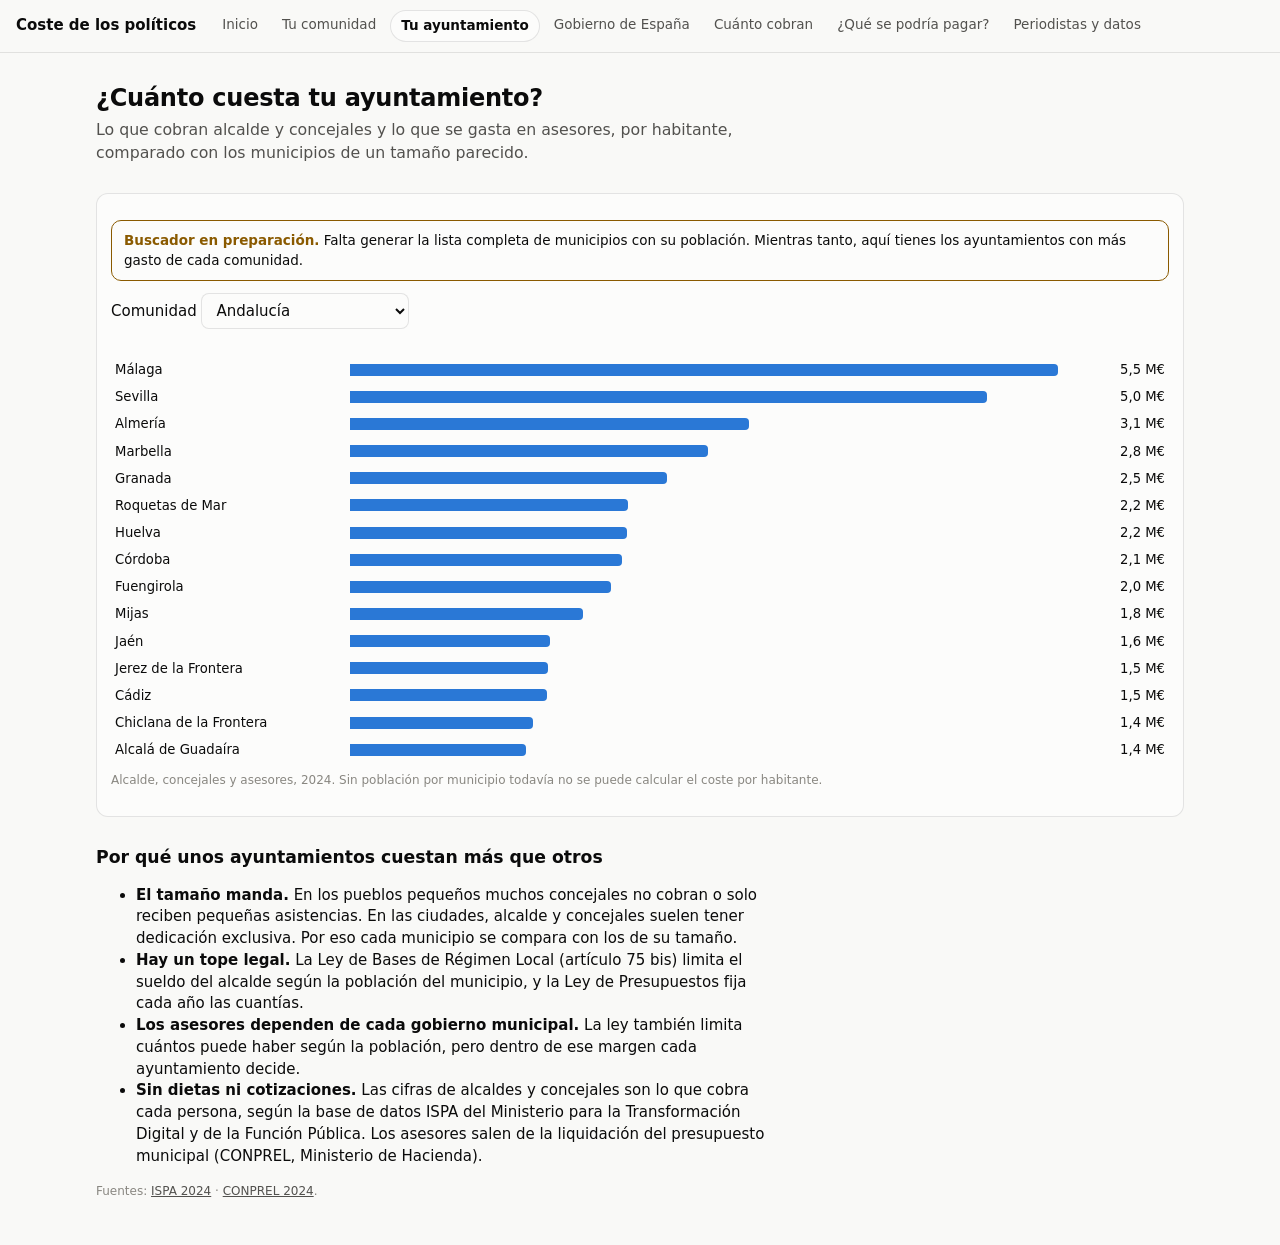
==== docs/ayuntamientos.html @ 2f262d49 "Web para cualquier lector: Gobierno central desde 2007, sueldos desde 1986 y sección para periodista" ====
<!doctype html>
<html lang="es">
<head>
<meta charset="utf-8">
<meta name="viewport" content="width=device-width, initial-scale=1">
<title>Tu ayuntamiento</title>
<meta name="description" content="Busca tu municipio: cuánto cuestan su alcalde, sus concejales y sus asesores por habitante, y por qué, comparado con municipios de su tamaño.">
<link rel="stylesheet" href="estilo.css">
</head>
<body>
<nav class="menu" id="menu" aria-label="Secciones"></nav>
<div class="app">
  <h1>¿Cuánto cuesta tu ayuntamiento?</h1>
  <p class="entradilla">Lo que cobran alcalde y concejales y lo que se gasta en asesores, por habitante, comparado con los municipios de un tamaño parecido.</p>

  <section class="tarjeta" id="buscador">
    <label for="q" class="titulo">Escribe el nombre de tu municipio</label>
    <input type="search" id="q" autocomplete="off" placeholder="Por ejemplo: Getafe" aria-controls="sugerencias">
    <div id="sugerencias" class="barras" style="margin-top:8px"></div>
  </section>

  <section class="tarjeta seccion" id="ficha" aria-live="polite" hidden></section>

  <section class="tarjeta seccion" id="sin-datos" hidden>
    <div class="aviso-caja"><b>Buscador en preparación.</b> Falta generar la lista completa de municipios con su población. Mientras tanto, aquí tienes los ayuntamientos con más gasto de cada comunidad.</div>
    <label>Comunidad <select id="ccaa"></select></label>
    <div class="barras seccion" id="top"></div>
  </section>

  <section class="seccion texto">
    <h2>Por qué unos ayuntamientos cuestan más que otros</h2>
    <ul>
      <li><b>El tamaño manda.</b> En los pueblos pequeños muchos concejales no cobran o solo reciben pequeñas asistencias. En las ciudades, alcalde y concejales suelen tener dedicación exclusiva. Por eso cada municipio se compara con los de su tamaño.</li>
      <li><b>Hay un tope legal.</b> La Ley de Bases de Régimen Local (artículo 75 bis) limita el sueldo del alcalde según la población del municipio, y la Ley de Presupuestos fija cada año las cuantías.</li>
      <li><b>Los asesores dependen de cada gobierno municipal.</b> La ley también limita cuántos puede haber según la población, pero dentro de ese margen cada ayuntamiento decide.</li>
      <li><b>Sin dietas ni cotizaciones.</b> Las cifras de alcaldes y concejales son lo que cobra cada persona, según la base de datos ISPA del Ministerio para la Transformación Digital y de la Función Pública. Los asesores salen de la liquidación del presupuesto municipal (CONPREL, Ministerio de Hacienda).</li>
    </ul>
  </section>
  <footer class="pie"><p id="pie-fuentes"></p></footer>
</div>
<script src="comun.js"></script>
<script src="ayuntamientos.js"></script>
</body>
</html>
---- docs/estilo.css ----
:root {
  color-scheme: light;
  --plano: #f9f9f7;
  --superficie: #fcfcfb;
  --tinta: #0b0b0b;
  --tinta-2: #52514e;
  --tenue: #898781;
  --rejilla: #e1e0d9;
  --eje: #c3c2b7;
  --borde: rgba(11, 11, 11, 0.10);
  --acento: #2a78d6;
  --barra: #2a78d6;
  --barra-sel: #184f95;
  --hover: rgba(11, 11, 11, 0.04);
  /* Rampa secuencial (mapa): de menos a más */
  --seq-1: #b7d3f6;
  --seq-2: #86b6ef;
  --seq-3: #3987e5;
  --seq-4: #256abf;
  --seq-5: #104281;
  /* Componentes del coste (paleta categórica en orden fijo) */
  --c-1: #2a78d6;
  --c-2: #eb6834;
  --c-3: #1baf7a;
  --c-4: #eda100;
  --c-5: #e87ba4;
  --c-6: #008300;
  --c-7: #6250d6;
  --c-8: #e34948;
  --aviso: #8a5a00;
}

@media (prefers-color-scheme: dark) {
  :root:not([data-theme="light"]) {
    color-scheme: dark;
    --plano: #0d0d0d;
    --superficie: #1a1a19;
    --tinta: #f0efec;
    --tinta-2: #c3c2b7;
    --tenue: #898781;
    --rejilla: #2c2c2a;
    --eje: #383835;
    --borde: rgba(255, 255, 255, 0.10);
    --acento: #3987e5;
    --barra: #3987e5;
    --barra-sel: #9ec5f4;
    --hover: rgba(255, 255, 255, 0.05);
    --seq-1: #104281;
    --seq-2: #1c5cab;
    --seq-3: #2a78d6;
    --seq-4: #5598e7;
    --seq-5: #9ec5f4;
    --c-1: #3987e5;
    --c-2: #d95926;
    --c-3: #199e70;
    --c-4: #c98500;
    --c-5: #d55181;
    --c-6: #008300;
    --c-7: #9085e9;
    --c-8: #e66767;
    --aviso: #fab219;
  }
}
:root[data-theme="dark"] {
  color-scheme: dark;
  --plano: #0d0d0d;
  --superficie: #1a1a19;
  --tinta: #f0efec;
  --tinta-2: #c3c2b7;
  --tenue: #898781;
  --rejilla: #2c2c2a;
  --eje: #383835;
  --borde: rgba(255, 255, 255, 0.10);
  --acento: #3987e5;
  --barra: #3987e5;
  --barra-sel: #9ec5f4;
  --hover: rgba(255, 255, 255, 0.05);
  --seq-1: #104281;
  --seq-2: #1c5cab;
  --seq-3: #2a78d6;
  --seq-4: #5598e7;
  --seq-5: #9ec5f4;
  --c-1: #3987e5;
  --c-2: #d95926;
  --c-3: #199e70;
  --c-4: #c98500;
  --c-5: #d55181;
  --c-6: #008300;
  --c-7: #9085e9;
  --c-8: #e66767;
  --aviso: #fab219;
}

* { box-sizing: border-box; }

html, body {
  margin: 0;
  background: var(--plano);
  color: var(--tinta);
  font-family: system-ui, -apple-system, "Segoe UI", sans-serif;
  font-size: 15px;
  line-height: 1.45;
}

.app {
  max-width: 1120px;
  margin: 0 auto;
  padding: 20px 16px 40px;
}

.cab h1 { font-size: 1.5rem; margin: 0; font-weight: 650; letter-spacing: -0.01em; }
.sub { margin: 2px 0 0; color: var(--tinta-2); }

.filtros { display: flex; flex-wrap: wrap; gap: 8px; margin: 16px 0; }
.chip {
  display: inline-flex; align-items: center; gap: 6px;
  padding: 6px 12px; border: 1px solid var(--borde); border-radius: 999px;
  background: var(--superficie); cursor: pointer; user-select: none; font-size: 0.9rem;
}
.chip:hover { background: var(--hover); }
.chip.fijo { cursor: default; color: var(--tinta-2); }
.chip input { accent-color: var(--acento); margin: 0; }

.kpis { display: grid; grid-template-columns: repeat(4, minmax(0, 1fr)); gap: 12px; margin-bottom: 12px; }
.kpi.clic { font: inherit; color: inherit; text-align: left; cursor: pointer; }
.kpi.clic:hover { background: var(--hover); }
.kpi.clic.sel { border-color: var(--tinta-2); }
.kpi { background: var(--superficie); border: 1px solid var(--borde); border-radius: 12px; padding: 12px 14px; }
.kpi .et { color: var(--tinta-2); font-size: 0.85rem; }
.kpi .val { font-size: 1.5rem; font-weight: 650; margin-top: 2px; }
.kpi .det { color: var(--tenue); font-size: 0.8rem; }

.rejilla { display: grid; grid-template-columns: minmax(0, 1.35fr) minmax(0, 1fr); gap: 12px; margin-bottom: 12px; }
.tarjeta { background: var(--superficie); border: 1px solid var(--borde); border-radius: 12px; padding: 14px; min-width: 0; }
.titulo { font-size: 1rem; margin: 0 0 10px; font-weight: 600; }

#mapa { width: 100%; height: auto; display: block; }
#mapa .region { stroke: var(--superficie); stroke-width: 1; cursor: pointer; }
#mapa .region:hover { stroke: var(--tinta); stroke-width: 1.5; }
#mapa .region.sel { stroke: var(--tinta); stroke-width: 2; }
#mapa .marco { fill: none; stroke: var(--eje); stroke-width: 1; }

.leyenda { display: flex; align-items: flex-start; gap: 0; margin-top: 8px; font-size: 0.78rem; color: var(--tinta-2); }
.leyenda .paso { display: flex; flex-direction: column; flex: 1; min-width: 0; }
.leyenda .paso i { display: block; height: 8px; margin-right: 2px; }
.leyenda .paso:first-child i { border-radius: 4px 0 0 4px; }
.leyenda .paso:nth-last-child(2) i { border-radius: 0 4px 4px 0; margin-right: 0; }
.leyenda .paso.fin { flex: 0 0 auto; min-width: auto; }
.leyenda .paso.fin i { background: none; }
.leyenda .paso span { margin-top: 3px; font-variant-numeric: tabular-nums; }

/* Ficha */
.ficha-cab { display: flex; justify-content: space-between; align-items: baseline; gap: 8px; }
.ficha-cab h2 { font-size: 1.15rem; margin: 0; }
.base { font-size: 0.75rem; color: var(--tinta-2); border: 1px solid var(--borde); border-radius: 999px; padding: 1px 8px; white-space: nowrap; }
.heroe { font-size: 2.4rem; font-weight: 650; line-height: 1.1; margin-top: 8px; }
.heroe small { font-size: 1rem; font-weight: 500; color: var(--tinta-2); }
.comp { margin-top: 4px; color: var(--tinta-2); }
.comp b { color: var(--tinta); font-weight: 600; }
.datos-linea { color: var(--tinta-2); font-size: 0.85rem; margin-top: 2px; }

.pila { display: flex; height: 14px; gap: 2px; margin: 16px 0 10px; }
.pila span { display: block; height: 100%; min-width: 2px; }
.pila span:first-child { border-radius: 4px 0 0 4px; }
.pila span:last-child { border-radius: 0 4px 4px 0; }
.pila span:only-child { border-radius: 4px; }

.desglose { width: 100%; border-collapse: collapse; font-size: 0.88rem; }
.desglose td { padding: 5px 0; border-top: 1px solid var(--rejilla); }
.desglose td.num { text-align: right; font-variant-numeric: tabular-nums; white-space: nowrap; padding-left: 8px; }
.desglose td.pct { color: var(--tenue); width: 3.5em; }
.mu { display: inline-block; width: 10px; height: 10px; border-radius: 3px; margin-right: 8px; vertical-align: -1px; }

.avisos { margin: 12px 0 0; padding: 0; list-style: none; font-size: 0.85rem; }
.avisos li { display: flex; gap: 6px; color: var(--tinta-2); margin-top: 4px; }
.avisos li.falta::before, .avisos li.aviso::before { content: "⚠"; color: var(--aviso); }
.avisos li.nota::before { content: "ℹ"; color: var(--tenue); }

details { margin-top: 12px; font-size: 0.85rem; }
summary { cursor: pointer; color: var(--tinta-2); }
details ul { margin: 6px 0 0; padding: 0; list-style: none; max-height: 260px; overflow: auto; }
details li { display: flex; justify-content: space-between; gap: 8px; padding: 3px 0; border-top: 1px solid var(--rejilla); }
details li span:last-child { font-variant-numeric: tabular-nums; white-space: nowrap; color: var(--tinta-2); }
.fuentes { margin-top: 10px; font-size: 0.78rem; color: var(--tenue); }
.fuentes a { color: var(--tinta-2); }

/* Ranking */
.ranking { position: relative; }
.fila {
  display: grid; grid-template-columns: 9.5rem minmax(0, 1fr) 4.2rem; align-items: center; gap: 10px;
  width: 100%; padding: 3px 4px; border: 0; background: none; color: inherit; font: inherit; text-align: left;
  cursor: pointer; border-radius: 6px;
}
.fila:hover { background: var(--hover); }
.fila .nom { white-space: nowrap; overflow: hidden; text-overflow: ellipsis; font-size: 0.9rem; }
.fila.sel .nom { font-weight: 650; }
.fila .pista { position: relative; height: 12px; }
.fila .bar { position: absolute; left: 0; top: 0; bottom: 0; background: var(--barra); border-radius: 0 4px 4px 0; }
.fila.sel .bar { background: var(--barra-sel); }
.fila .v { text-align: right; font-variant-numeric: tabular-nums; font-size: 0.88rem; }
.media-linea { position: absolute; top: 0; bottom: 0; width: 0; border-left: 1.5px dashed var(--tinta-2); pointer-events: none; }
.media-et { position: absolute; top: -2px; transform: translateX(-50%); font-size: 0.72rem; color: var(--tinta-2); background: var(--superficie); padding: 0 4px; pointer-events: none; }
.ranking-cuerpo { position: relative; padding-top: 16px; }
.nota-rk { margin: 8px 4px 0; font-size: 0.78rem; color: var(--tenue); }

.pie { color: var(--tenue); font-size: 0.8rem; margin-top: 16px; }
.pie p { margin: 4px 0; }
.pie a { color: var(--tinta-2); }

.tip {
  position: fixed; z-index: 10; pointer-events: none;
  background: var(--superficie); color: var(--tinta); border: 1px solid var(--borde);
  border-radius: 8px; padding: 8px 10px; font-size: 0.82rem; box-shadow: 0 4px 16px rgba(0, 0, 0, 0.12);
  max-width: 240px;
}
.tip b { display: block; margin-bottom: 2px; }
.tip .t2 { color: var(--tinta-2); }

@media (max-width: 760px) {
  .rejilla { grid-template-columns: 1fr; }
  .kpis { grid-template-columns: 1fr 1fr; }
  .fila { grid-template-columns: 7.2rem minmax(0, 1fr) 3.8rem; gap: 8px; }
  .heroe { font-size: 2rem; }
}

/* ---- Estructura común de las páginas ---- */
.menu {
  position: sticky; top: 0; z-index: 5; background: var(--plano); border-bottom: 1px solid var(--borde);
  display: flex; align-items: center; gap: 16px; flex-wrap: wrap; padding: 10px 16px; max-width: none;
}
.menu .marca { font-weight: 700; color: var(--tinta); text-decoration: none; white-space: nowrap; }
.menu-enlaces { display: flex; flex-wrap: wrap; gap: 4px; }
.menu-enlaces a {
  color: var(--tinta-2); text-decoration: none; padding: 5px 10px; border-radius: 999px; font-size: 0.9rem;
}
.menu-enlaces a:hover { background: var(--hover); color: var(--tinta); }
.menu-enlaces a[aria-current="page"] { background: var(--superficie); color: var(--tinta); border: 1px solid var(--borde); font-weight: 600; }
.menu-boton { display: none; margin-left: auto; font: inherit; background: var(--superficie); color: var(--tinta);
  border: 1px solid var(--borde); border-radius: 8px; padding: 4px 10px; cursor: pointer; }

a { color: var(--acento); }
.app h1 { font-size: 1.6rem; margin: 8px 0 4px; font-weight: 650; letter-spacing: -0.01em; }
.app h2 { font-size: 1.15rem; margin: 0 0 8px; font-weight: 650; }
.entradilla { color: var(--tinta-2); font-size: 1.05rem; max-width: 46rem; margin: 0 0 16px; }
.seccion { margin: 28px 0 0; }
.texto { max-width: 46rem; }
.texto p { margin: 8px 0; }
.nota-pie { color: var(--tenue); font-size: 0.8rem; margin-top: 8px; }

/* Portada */
.portada { background: var(--superficie); border: 1px solid var(--borde); border-radius: 16px; padding: 24px; margin-top: 12px; }
.portada .gran-cifra { font-size: clamp(2.6rem, 8vw, 4rem); font-weight: 700; line-height: 1; letter-spacing: -0.02em; }
.portada .gran-cifra small { font-size: 1.1rem; font-weight: 500; color: var(--tinta-2); letter-spacing: 0; }
.portada p { margin: 10px 0 0; font-size: 1.05rem; max-width: 44rem; }
.portada .det { color: var(--tinta-2); font-size: 0.92rem; }

.tarjetas { display: grid; grid-template-columns: repeat(auto-fill, minmax(240px, 1fr)); gap: 12px; margin-top: 12px; }
a.tarjeta-enlace {
  display: block; text-decoration: none; color: inherit; background: var(--superficie); border: 1px solid var(--borde);
  border-radius: 12px; padding: 14px 16px;
}
a.tarjeta-enlace:hover { background: var(--hover); border-color: var(--tinta-2); }
a.tarjeta-enlace b { display: block; font-size: 1.02rem; margin-bottom: 4px; }
a.tarjeta-enlace span { color: var(--tinta-2); font-size: 0.9rem; }

.claves { list-style: none; margin: 0; padding: 0; display: grid; gap: 10px; }
.claves li { background: var(--superficie); border: 1px solid var(--borde); border-radius: 12px; padding: 12px 14px; }
.claves .frase { font-size: 1rem; }
.claves .fuente-frase { color: var(--tenue); font-size: 0.8rem; margin-top: 4px; display: flex; gap: 8px; align-items: center; flex-wrap: wrap; }

/* Botones y controles */
.boton {
  font: inherit; font-size: 0.85rem; color: var(--tinta); background: var(--superficie); border: 1px solid var(--borde);
  border-radius: 8px; padding: 4px 10px; cursor: pointer; text-decoration: none; display: inline-flex; align-items: center; gap: 4px;
}
.boton:hover { background: var(--hover); border-color: var(--tinta-2); }
.segmentos { display: inline-flex; border: 1px solid var(--borde); border-radius: 999px; padding: 2px; background: var(--superficie); }
.segmentos button { font: inherit; font-size: 0.85rem; border: 0; background: none; color: var(--tinta-2); padding: 4px 12px; border-radius: 999px; cursor: pointer; }
.segmentos button[aria-pressed="true"] { background: var(--tinta); color: var(--plano); }
.controles { display: flex; flex-wrap: wrap; gap: 8px 16px; align-items: center; margin: 8px 0 12px; }
.controles label { font-size: 0.85rem; color: var(--tinta-2); display: inline-flex; gap: 6px; align-items: center; }
input[type="search"], input[type="number"], select {
  font: inherit; color: var(--tinta); background: var(--superficie); border: 1px solid var(--borde);
  border-radius: 8px; padding: 7px 10px;
}
input[type="search"] { width: 100%; max-width: 28rem; font-size: 1rem; }

/* Gráficos */
.grafico { width: 100%; height: auto; display: block; overflow: visible; }
.grafico .eje text { fill: var(--tinta-2); font-size: 11px; }
.grafico .eje line, .grafico .eje path { stroke: var(--eje); }
.grafico .rejilla-y line { stroke: var(--rejilla); }
.grafico .banda { fill: var(--hover); }
.grafico .banda-et { fill: var(--tinta-2); font-size: 11px; }
.grafico .prorroga { fill: url(#rayado); }
.grafico .marca-hover { fill: transparent; cursor: default; }
.grafico .linea { fill: none; stroke-width: 2; }
.grafico .punto { stroke: var(--superficie); stroke-width: 2; }
.leyenda-cat { display: flex; flex-wrap: wrap; gap: 4px 14px; font-size: 0.82rem; color: var(--tinta-2); margin: 6px 0; }
.leyenda-cat span { display: inline-flex; align-items: center; gap: 6px; }

/* Tablas de datos */
.tabla { width: 100%; border-collapse: collapse; font-size: 0.88rem; }
.tabla th { text-align: left; color: var(--tinta-2); font-weight: 600; padding: 6px 8px 6px 0; border-bottom: 1px solid var(--eje); }
.tabla td { padding: 6px 8px 6px 0; border-top: 1px solid var(--rejilla); vertical-align: top; }
.tabla .num { text-align: right; font-variant-numeric: tabular-nums; white-space: nowrap; }
.tabla-scroll { overflow-x: auto; }
.etiqueta { display: inline-block; font-size: 0.72rem; border: 1px solid var(--borde); border-radius: 999px; padding: 0 7px; color: var(--tinta-2); white-space: nowrap; }
.etiqueta.alerta { border-color: var(--aviso); color: var(--aviso); }

/* Barras horizontales (rankings de sueldos, municipios) */
.barras { display: grid; gap: 2px; }
.barra-fila { display: grid; grid-template-columns: minmax(0, 15rem) minmax(0, 1fr) 6.5rem; gap: 10px; align-items: center; padding: 3px 4px; border-radius: 6px; }
.barra-fila:hover { background: var(--hover); }
.barra-fila .nom { font-size: 0.88rem; }
.barra-fila .pista { position: relative; height: 12px; }
.barra-fila .bar { position: absolute; left: 0; top: 0; bottom: 0; border-radius: 0 4px 4px 0; background: var(--barra); }
.barra-fila .v { text-align: right; font-variant-numeric: tabular-nums; font-size: 0.88rem; }
.barra-fila .ref { position: absolute; top: -3px; bottom: -3px; border-left: 1.5px dashed var(--tinta-2); }

/* Explicaciones («por qué cuesta tanto») */
.porque { margin-top: 14px; padding: 12px 14px; border-radius: 10px; background: var(--hover); font-size: 0.9rem; }
.porque h3 { margin: 0 0 6px; font-size: 0.95rem; }
.porque ul { margin: 0; padding-left: 18px; }
.porque li { margin: 4px 0; }

/* Calculadora */
.calc { display: grid; grid-template-columns: minmax(0, 1fr) minmax(0, 1fr); gap: 12px; }
.calc .campo { display: grid; gap: 6px; margin-bottom: 12px; }
.calc .campo > span { font-size: 0.85rem; color: var(--tinta-2); }
.resultado-calc .gran-cifra { font-size: 2.8rem; font-weight: 700; line-height: 1.05; }
.iconos { display: flex; flex-wrap: wrap; gap: 3px; margin-top: 10px; max-height: 220px; overflow: hidden; }
.iconos i { width: 10px; height: 10px; border-radius: 3px; background: var(--c-3); display: block; }

.aviso-caja { border: 1px solid var(--aviso); border-radius: 10px; padding: 10px 12px; font-size: 0.9rem; margin: 12px 0; }
.aviso-caja b { color: var(--aviso); }
code, pre { font-family: ui-monospace, SFMono-Regular, Menlo, monospace; font-size: 0.82rem; }
pre { background: var(--hover); padding: 10px; border-radius: 8px; overflow-x: auto; white-space: pre-wrap; word-break: break-all; }

@media (max-width: 760px) {
  .menu-boton { display: inline-block; }
  .menu-enlaces { display: none; width: 100%; flex-direction: column; }
  .menu.abierto .menu-enlaces { display: flex; }
  .calc { grid-template-columns: 1fr; }
  .barra-fila { grid-template-columns: minmax(0, 9rem) minmax(0, 1fr) 5.5rem; gap: 8px; }
  .portada { padding: 18px 16px; }
}
.porque .t2 { color: var(--tinta-2); }
[hidden] { display: none !important; }
.calc .campo select, .calc .campo input[type="number"] { width: 100%; max-width: 100%; min-width: 0; }
.barra-fila .nom { overflow-wrap: anywhere; }
.controles select { max-width: 100%; }
.controles label { flex-wrap: wrap; }
@media (max-width: 560px) {
  .barra-fila { grid-template-columns: minmax(0, 1fr) auto; row-gap: 2px; }
  .barra-fila .nom { grid-column: 1 / -1; }
}
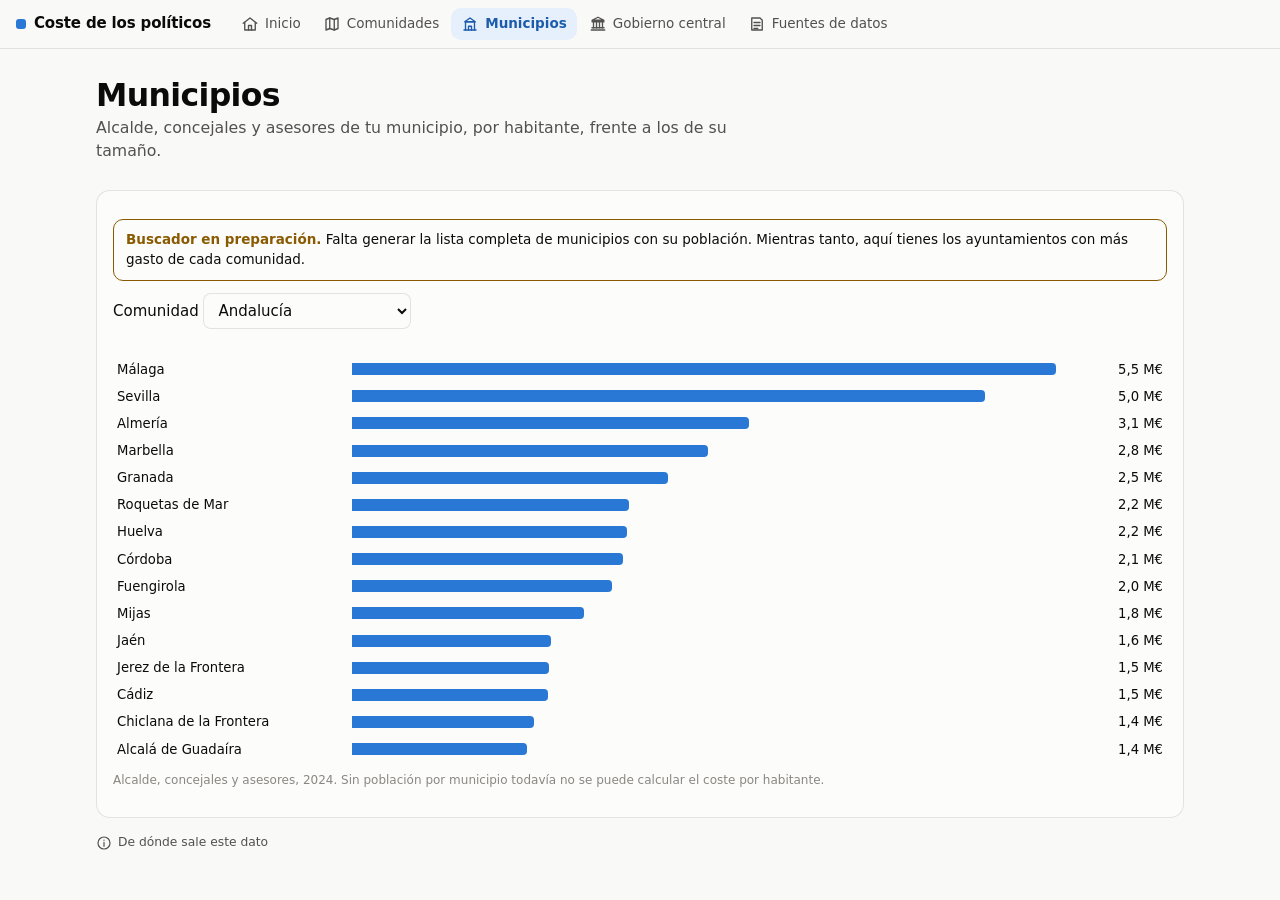
==== commit 625d2350: "Web de un vistazo: «Fuentes de datos», navegación nueva y pestaña «Este Gobierno» - Los textos largo" ====
--- a/docs/ayuntamientos.html
+++ b/docs/ayuntamientos.html
@@ -10,8 +10,8 @@
 <body>
 <nav class="menu" id="menu" aria-label="Secciones"></nav>
 <div class="app">
-  <h1>¿Cuánto cuesta tu ayuntamiento?</h1>
-  <p class="entradilla">Lo que cobran alcalde y concejales y lo que se gasta en asesores, por habitante, comparado con los municipios de un tamaño parecido.</p>
+  <h1>Municipios</h1>
+  <p class="entradilla">Alcalde, concejales y asesores de tu municipio, por habitante, frente a los de su tamaño.</p>
 
   <section class="tarjeta" id="buscador">
     <label for="q" class="titulo">Escribe el nombre de tu municipio</label>
@@ -27,15 +27,6 @@
     <div class="barras seccion" id="top"></div>
   </section>
 
-  <section class="seccion texto">
-    <h2>Por qué unos ayuntamientos cuestan más que otros</h2>
-    <ul>
-      <li><b>El tamaño manda.</b> En los pueblos pequeños muchos concejales no cobran o solo reciben pequeñas asistencias. En las ciudades, alcalde y concejales suelen tener dedicación exclusiva. Por eso cada municipio se compara con los de su tamaño.</li>
-      <li><b>Hay un tope legal.</b> La Ley de Bases de Régimen Local (artículo 75 bis) limita el sueldo del alcalde según la población del municipio, y la Ley de Presupuestos fija cada año las cuantías.</li>
-      <li><b>Los asesores dependen de cada gobierno municipal.</b> La ley también limita cuántos puede haber según la población, pero dentro de ese margen cada ayuntamiento decide.</li>
-      <li><b>Sin dietas ni cotizaciones.</b> Las cifras de alcaldes y concejales son lo que cobra cada persona, según la base de datos ISPA del Ministerio para la Transformación Digital y de la Función Pública. Los asesores salen de la liquidación del presupuesto municipal (CONPREL, Ministerio de Hacienda).</li>
-    </ul>
-  </section>
   <footer class="pie"><p id="pie-fuentes"></p></footer>
 </div>
 <script src="comun.js"></script>
--- a/docs/estilo.css
+++ b/docs/estilo.css
@@ -28,6 +28,12 @@
   --c-7: #6250d6;
   --c-8: #e34948;
   --aviso: #8a5a00;
+  --acento-suave: #e6f0fc;
+  --acento-texto: #1c5cab;
+  --alerta: #e34948;
+  --alerta-texto: #b3302e;
+  --alerta-suave: #fcefee;
+  --gris-barra: #cfcec6;
 }
 
 @media (prefers-color-scheme: dark) {
@@ -59,6 +65,12 @@
     --c-7: #9085e9;
     --c-8: #e66767;
     --aviso: #fab219;
+    --acento-suave: #16283f;
+    --acento-texto: #9ec5f4;
+    --alerta: #e66767;
+    --alerta-texto: #f29b9b;
+    --alerta-suave: #2b1717;
+    --gris-barra: #4a4a46;
   }
 }
 :root[data-theme="dark"] {
@@ -89,6 +101,12 @@
   --c-7: #9085e9;
   --c-8: #e66767;
   --aviso: #fab219;
+  --acento-suave: #16283f;
+  --acento-texto: #9ec5f4;
+  --alerta: #e66767;
+  --alerta-texto: #f29b9b;
+  --alerta-suave: #2b1717;
+  --gris-barra: #4a4a46;
 }
 
 * { box-sizing: border-box; }
@@ -119,10 +137,16 @@
 }
 .chip:hover { background: var(--hover); }
 .chip.fijo { cursor: default; color: var(--tinta-2); }
-.chip input { accent-color: var(--acento); margin: 0; }
-
-.kpis { display: grid; grid-template-columns: repeat(4, minmax(0, 1fr)); gap: 12px; margin-bottom: 12px; }
-.kpi.clic { font: inherit; color: inherit; text-align: left; cursor: pointer; }
+/* Pastilla seleccionable: sin casilla visible, marcada con fondo de acento y ✓ */
+.chip { position: relative; white-space: nowrap; }
+.chip input { position: absolute; opacity: 0; pointer-events: none; }
+.chip:has(input:checked) { background: var(--acento); border-color: var(--acento); color: #fff; }
+.chip:has(input:checked)::before { content: "✓"; font-size: 0.8rem; }
+.chip.fijo:has(input:checked) { background: var(--hover); border-color: var(--borde); color: var(--tinta-2); }
+.chip:has(input:focus-visible) { outline: 2px solid var(--acento); outline-offset: 2px; }
+
+.kpis { display: grid; grid-auto-flow: column; grid-auto-columns: minmax(0, 1fr); gap: 12px; margin-bottom: 12px; }
+.kpi.clic { font: inherit; color: inherit; text-align: left; cursor: pointer; display: flex; flex-direction: column; justify-content: flex-start; }
 .kpi.clic:hover { background: var(--hover); }
 .kpi.clic.sel { border-color: var(--tinta-2); }
 .kpi { background: var(--superficie); border: 1px solid var(--borde); border-radius: 12px; padding: 12px 14px; }
@@ -216,27 +240,61 @@
 .tip b { display: block; margin-bottom: 2px; }
 .tip .t2 { color: var(--tinta-2); }
 
+.pie summary { color: var(--tinta-2); font-size: 0.8rem; cursor: pointer; }
+
 @media (max-width: 760px) {
   .rejilla { grid-template-columns: 1fr; }
-  .kpis { grid-template-columns: 1fr 1fr; }
+  /* Filtros en una fila deslizable que llega a los bordes */
+  .filtros { flex-wrap: nowrap; overflow-x: auto; margin: 12px -16px; padding: 0 16px 2px; scrollbar-width: none; }
+  .filtros::-webkit-scrollbar { display: none; }
+  .chip { padding: 5px 11px; font-size: 0.85rem; }
+  .kpis { gap: 8px; }
+  /* Con cuatro cifras, dos filas de dos */
+  .kpis:has(> :nth-child(4)) { grid-auto-flow: row; grid-template-columns: 1fr 1fr; }
+  .kpi { padding: 10px; }
+  .kpi .et { font-size: 0.75rem; }
+  .kpi .val { font-size: 1.15rem; }
+  .kpi .det { font-size: 0.72rem; }
   .fila { grid-template-columns: 7.2rem minmax(0, 1fr) 3.8rem; gap: 8px; }
   .heroe { font-size: 2rem; }
 }
 
-/* ---- Estructura común de las páginas ---- */
+/* ---- Navegación ---- */
+.icono { width: 22px; height: 22px; fill: none; stroke: currentColor; stroke-width: 1.8; stroke-linecap: round; stroke-linejoin: round; flex: none; }
+.icono circle { fill: currentColor; stroke: none; }
 .menu {
-  position: sticky; top: 0; z-index: 5; background: var(--plano); border-bottom: 1px solid var(--borde);
-  display: flex; align-items: center; gap: 16px; flex-wrap: wrap; padding: 10px 16px; max-width: none;
-}
-.menu .marca { font-weight: 700; color: var(--tinta); text-decoration: none; white-space: nowrap; }
-.menu-enlaces { display: flex; flex-wrap: wrap; gap: 4px; }
+  position: sticky; top: 0; z-index: 5; background: color-mix(in srgb, var(--plano) 92%, transparent);
+  backdrop-filter: blur(8px); border-bottom: 1px solid var(--borde);
+  display: flex; align-items: center; gap: 20px; padding: 8px 16px;
+}
+.menu .marca { font-weight: 750; color: var(--tinta); text-decoration: none; white-space: nowrap; letter-spacing: -0.01em; }
+.menu-enlaces { display: flex; flex-wrap: wrap; gap: 2px; }
 .menu-enlaces a {
-  color: var(--tinta-2); text-decoration: none; padding: 5px 10px; border-radius: 999px; font-size: 0.9rem;
-}
+  display: inline-flex; align-items: center; gap: 6px; color: var(--tinta-2); text-decoration: none;
+  padding: 6px 10px; border-radius: 10px; font-size: 0.9rem;
+}
+.menu-enlaces .icono { width: 18px; height: 18px; }
 .menu-enlaces a:hover { background: var(--hover); color: var(--tinta); }
-.menu-enlaces a[aria-current="page"] { background: var(--superficie); color: var(--tinta); border: 1px solid var(--borde); font-weight: 600; }
-.menu-boton { display: none; margin-left: auto; font: inherit; background: var(--superficie); color: var(--tinta);
-  border: 1px solid var(--borde); border-radius: 8px; padding: 4px 10px; cursor: pointer; }
+.menu-enlaces a[aria-current="page"] { background: var(--acento-suave); color: var(--acento-texto); font-weight: 600; }
+.barra-inferior { display: none; }
+
+@media (max-width: 760px) {
+  .menu { justify-content: center; padding: 10px 16px; }
+  .menu-enlaces { display: none; }
+  body { padding-bottom: calc(68px + env(safe-area-inset-bottom)); }
+  .barra-inferior {
+    display: grid; grid-template-columns: repeat(5, 1fr); position: fixed; left: 0; right: 0; bottom: 0; z-index: 6;
+    background: var(--superficie); border-top: 1px solid var(--borde); padding: 6px 4px calc(6px + env(safe-area-inset-bottom));
+  }
+  .barra-inferior a {
+    display: flex; flex-direction: column; align-items: center; gap: 2px; padding: 4px 2px; border: 0; background: none;
+    font: inherit; font-size: 0.68rem; color: var(--tenue); text-decoration: none; cursor: pointer; border-radius: 10px;
+    white-space: nowrap; overflow: hidden;
+  }
+  .barra-inferior span { max-width: 100%; overflow: hidden; text-overflow: ellipsis; }
+  .barra-inferior [aria-current="page"] { color: var(--acento-texto); font-weight: 650; }
+  .barra-inferior [aria-current="page"] .icono { stroke-width: 2.2; }
+}
 
 a { color: var(--acento); }
 .app h1 { font-size: 1.6rem; margin: 8px 0 4px; font-weight: 650; letter-spacing: -0.01em; }
@@ -254,14 +312,6 @@
 .portada p { margin: 10px 0 0; font-size: 1.05rem; max-width: 44rem; }
 .portada .det { color: var(--tinta-2); font-size: 0.92rem; }
 
-.tarjetas { display: grid; grid-template-columns: repeat(auto-fill, minmax(240px, 1fr)); gap: 12px; margin-top: 12px; }
-a.tarjeta-enlace {
-  display: block; text-decoration: none; color: inherit; background: var(--superficie); border: 1px solid var(--borde);
-  border-radius: 12px; padding: 14px 16px;
-}
-a.tarjeta-enlace:hover { background: var(--hover); border-color: var(--tinta-2); }
-a.tarjeta-enlace b { display: block; font-size: 1.02rem; margin-bottom: 4px; }
-a.tarjeta-enlace span { color: var(--tinta-2); font-size: 0.9rem; }
 
 .claves { list-style: none; margin: 0; padding: 0; display: grid; gap: 10px; }
 .claves li { background: var(--superficie); border: 1px solid var(--borde); border-radius: 12px; padding: 12px 14px; }
@@ -274,11 +324,6 @@
   border-radius: 8px; padding: 4px 10px; cursor: pointer; text-decoration: none; display: inline-flex; align-items: center; gap: 4px;
 }
 .boton:hover { background: var(--hover); border-color: var(--tinta-2); }
-.segmentos { display: inline-flex; border: 1px solid var(--borde); border-radius: 999px; padding: 2px; background: var(--superficie); }
-.segmentos button { font: inherit; font-size: 0.85rem; border: 0; background: none; color: var(--tinta-2); padding: 4px 12px; border-radius: 999px; cursor: pointer; }
-.segmentos button[aria-pressed="true"] { background: var(--tinta); color: var(--plano); }
-.controles { display: flex; flex-wrap: wrap; gap: 8px 16px; align-items: center; margin: 8px 0 12px; }
-.controles label { font-size: 0.85rem; color: var(--tinta-2); display: inline-flex; gap: 6px; align-items: center; }
 input[type="search"], input[type="number"], select {
   font: inherit; color: var(--tinta); background: var(--superficie); border: 1px solid var(--borde);
   border-radius: 8px; padding: 7px 10px;
@@ -290,9 +335,6 @@
 .grafico .eje text { fill: var(--tinta-2); font-size: 11px; }
 .grafico .eje line, .grafico .eje path { stroke: var(--eje); }
 .grafico .rejilla-y line { stroke: var(--rejilla); }
-.grafico .banda { fill: var(--hover); }
-.grafico .banda-et { fill: var(--tinta-2); font-size: 11px; }
-.grafico .prorroga { fill: url(#rayado); }
 .grafico .marca-hover { fill: transparent; cursor: default; }
 .grafico .linea { fill: none; stroke-width: 2; }
 .grafico .punto { stroke: var(--superficie); stroke-width: 2; }
@@ -338,9 +380,6 @@
 pre { background: var(--hover); padding: 10px; border-radius: 8px; overflow-x: auto; white-space: pre-wrap; word-break: break-all; }
 
 @media (max-width: 760px) {
-  .menu-boton { display: inline-block; }
-  .menu-enlaces { display: none; width: 100%; flex-direction: column; }
-  .menu.abierto .menu-enlaces { display: flex; }
   .calc { grid-template-columns: 1fr; }
   .barra-fila { grid-template-columns: minmax(0, 9rem) minmax(0, 1fr) 5.5rem; gap: 8px; }
   .portada { padding: 18px 16px; }
@@ -349,9 +388,208 @@
 [hidden] { display: none !important; }
 .calc .campo select, .calc .campo input[type="number"] { width: 100%; max-width: 100%; min-width: 0; }
 .barra-fila .nom { overflow-wrap: anywhere; }
-.controles select { max-width: 100%; }
-.controles label { flex-wrap: wrap; }
 @media (max-width: 560px) {
   .barra-fila { grid-template-columns: minmax(0, 1fr) auto; row-gap: 2px; }
   .barra-fila .nom { grid-column: 1 / -1; }
 }
+
+/* ---- Secciones con pestañas (Gobierno central) ---- */
+.pestanas {
+  position: sticky; top: 49px; z-index: 4; display: flex; gap: 4px; overflow-x: auto; scrollbar-width: none;
+  background: var(--plano); padding: 8px 0; margin: 0 0 12px; border-bottom: 1px solid var(--borde);
+}
+.pestanas::-webkit-scrollbar { display: none; }
+.pestanas button {
+  font: inherit; font-size: 0.92rem; white-space: nowrap; border: 0; background: none; color: var(--tinta-2);
+  padding: 7px 14px; border-radius: 999px; cursor: pointer;
+}
+.pestanas button:hover { background: var(--hover); color: var(--tinta); }
+.pestanas button[aria-selected="true"] { background: var(--tinta); color: var(--plano); font-weight: 600; }
+
+.destacado { background: var(--superficie); border: 1px solid var(--borde); border-radius: 16px; padding: 20px; }
+.destacado .det, .camara .det { color: var(--tinta-2); font-size: 0.9rem; }
+.gran-cifra { font-size: clamp(2.6rem, 9vw, 3.6rem); font-weight: 750; line-height: 1.05; letter-spacing: -0.02em; margin: 4px 0; }
+.gran-cifra.media { font-size: 2rem; }
+.pila.grande { height: 18px; margin: 18px 0 8px; }
+.app .titulo-bloque { font-size: 1.1rem; margin: 26px 0 10px; }
+
+
+.pie-panel { color: var(--tenue); font-size: 0.78rem; margin-top: 16px; }
+.pie-panel a { color: var(--tinta-2); }
+
+.barras-dobles { display: grid; gap: 2px; margin-top: 6px; }
+.barra-doble { display: grid; grid-template-columns: minmax(0, 17rem) minmax(0, 1fr) 5rem; gap: 10px; align-items: center; padding: 4px; border-radius: 8px; }
+.barra-doble:hover { background: var(--hover); }
+.barra-doble .nom { font-size: 0.88rem; }
+.barra-doble .pista { display: flex; gap: 2px; height: 12px; }
+.barra-doble .pista span { display: block; height: 100%; }
+.barra-doble .pista span:last-child { border-radius: 0 4px 4px 0; }
+.barra-doble .v { text-align: right; font-variant-numeric: tabular-nums; font-size: 0.88rem; }
+
+.dos-col { display: grid; grid-template-columns: 1fr 1fr; gap: 12px; }
+.camara .desglose { margin-top: 10px; }
+
+/* ---- Repaso general ---- */
+.tarjeta { border-radius: 14px; padding: 16px; }
+.app h1 { font-size: clamp(1.6rem, 5vw, 2.1rem); letter-spacing: -0.02em; line-height: 1.15; }
+
+@media (max-width: 760px) {
+  .pestanas { top: 45px; margin: 0 -16px 12px; padding: 8px 16px; }
+  .destacado { padding: 16px; }
+  .dos-col { grid-template-columns: 1fr; }
+  .barra-doble { grid-template-columns: minmax(0, 1fr) auto; row-gap: 2px; }
+  .barra-doble .nom { grid-column: 1 / -1; }
+  .barra-doble .pista { grid-column: 1; }
+}
+
+.ficha-cab { flex-wrap: wrap; row-gap: 6px; }
+
+/* ---- Portada ---- */
+.portada { padding: 24px; border-radius: 18px; }
+.portada .gran-cifra { font-size: clamp(3rem, 12vw, 4.4rem); }
+.portada .pila.grande { margin: 18px 0 10px; }
+.niveles { display: grid; gap: 10px; }
+a.nivel {
+  display: grid; grid-template-columns: auto minmax(0, 1fr) auto; gap: 14px; align-items: center;
+  background: var(--superficie); border: 1px solid var(--borde); border-radius: 16px; padding: 14px 16px;
+  color: inherit; text-decoration: none;
+}
+a.nivel:hover { border-color: var(--acento); }
+.icono-caja { display: inline-grid; place-items: center; width: 44px; height: 44px; border-radius: 12px; background: var(--hover); flex: none; }
+.icono-caja .icono { width: 24px; height: 24px; }
+.nivel-txt, .nivel-v { display: flex; flex-direction: column; gap: 2px; min-width: 0; }
+.nivel-txt b { font-size: 1.05rem; }
+.nivel-txt span, .nivel-v span { color: var(--tinta-2); font-size: 0.85rem; }
+.nivel-v { text-align: right; }
+.nivel-v b { font-size: 1.25rem; font-variant-numeric: tabular-nums; }
+.claves li { border-radius: 14px; padding: 14px 16px; }
+
+@media (max-width: 760px) {
+  .portada { padding: 20px 16px; }
+  a.nivel { padding: 12px; gap: 12px; }
+}
+@media (min-width: 900px) {
+  .niveles { grid-template-columns: repeat(3, 1fr); }
+  a.nivel { grid-template-columns: auto minmax(0, 1fr); grid-template-rows: auto auto; }
+  a.nivel .nivel-v { grid-column: 1 / -1; text-align: left; flex-direction: row; align-items: baseline; gap: 8px; }
+}
+
+/* ---- Vista de un vistazo: piezas compartidas ---- */
+.menu .marca { display: inline-flex; align-items: center; gap: 8px; }
+.marca-punto { width: 10px; height: 10px; border-radius: 3px; background: var(--acento); flex: none; }
+.mas-info { display: inline-flex; align-items: center; gap: 6px; color: var(--tinta-2); text-decoration: none; font-size: 0.82rem; }
+.mas-info:hover { color: var(--acento); }
+.mas-info .icono { width: 16px; height: 16px; }
+.mas-info .icono circle { fill: none; stroke: currentColor; }
+
+/* Lista de partes con su color y su importe */
+.partes { display: grid; margin-top: 6px; }
+.partes > div { display: flex; align-items: center; padding: 6px 0; border-top: 1px solid var(--rejilla); font-size: 0.9rem; }
+.partes > div > span { flex: 1; min-width: 0; color: var(--tinta-2); }
+.partes > div > b { font-variant-numeric: tabular-nums; font-weight: 600; }
+
+/* Tarjetas de aviso: cifra grande en rojo y frase corta; llevan a «Este Gobierno» */
+.alertas { display: grid; grid-template-columns: repeat(3, minmax(0, 1fr)); gap: 10px; }
+.alerta-tarjeta {
+  position: relative; display: flex; flex-direction: column; gap: 4px; text-decoration: none; color: inherit;
+  background: var(--alerta-suave); border: 1px solid color-mix(in srgb, var(--alerta) 30%, transparent);
+  border-radius: 14px; padding: 14px 30px 14px 16px;
+}
+.alerta-tarjeta b { font-size: 1.6rem; letter-spacing: -0.01em; color: var(--alerta-texto); font-variant-numeric: tabular-nums; }
+.alerta-tarjeta span { color: var(--tinta-2); font-size: 0.88rem; }
+.alerta-tarjeta i { position: absolute; right: 12px; top: 50%; transform: translateY(-50%); font-style: normal; color: var(--alerta-texto); font-size: 1.4rem; }
+.alerta-tarjeta:hover { border-color: var(--alerta); }
+
+/* Enlace grande a otra herramienta */
+a.enlace-grande {
+  display: grid; grid-template-columns: auto minmax(0, 1fr) auto; gap: 14px; align-items: center;
+  background: var(--superficie); border: 1px solid var(--borde); border-radius: 16px; padding: 14px 16px;
+  color: inherit; text-decoration: none; margin-top: 12px;
+}
+a.enlace-grande:hover { border-color: var(--acento); }
+a.enlace-grande > span:nth-child(2) { display: flex; flex-direction: column; gap: 2px; }
+a.enlace-grande > span:nth-child(2) span { color: var(--tinta-2); font-size: 0.88rem; }
+a.enlace-grande .icono-caja { color: var(--c-3); }
+a.enlace-grande i { font-style: normal; color: var(--tenue); font-size: 1.4rem; }
+
+/* ---- Este Gobierno ---- */
+.cabecera-panel { margin: 4px 0 14px; }
+.cabecera-panel h2 { font-size: 1.3rem; margin: 0; }
+.cabecera-panel .det { color: var(--tinta-2); margin: 4px 0 0; font-size: 0.9rem; }
+.comparaciones { display: grid; grid-template-columns: repeat(auto-fill, minmax(300px, 1fr)); gap: 10px; }
+.comparacion { background: var(--superficie); border: 1px solid var(--borde); border-radius: 14px; padding: 14px 16px; }
+.comparacion.sube { border-color: color-mix(in srgb, var(--alerta) 35%, var(--borde)); }
+.comp-cab { display: flex; justify-content: space-between; align-items: baseline; gap: 8px; margin-bottom: 8px; }
+.comp-cab span { font-weight: 600; font-size: 0.95rem; }
+.delta { font-variant-numeric: tabular-nums; white-space: nowrap; font-size: 0.95rem; color: var(--tinta-2); }
+.comparacion.sube .delta { color: var(--alerta-texto); }
+.comp-fila { display: grid; grid-template-columns: 5.2rem minmax(0, 1fr) 5.4rem; gap: 10px; align-items: center; padding: 3px 0; font-size: 0.88rem; }
+.comp-fila > span:first-child { color: var(--tinta-2); }
+.comp-fila b { text-align: right; font-variant-numeric: tabular-nums; font-weight: 600; }
+.comp-fila .pista, .barra-gob .pista { position: relative; height: 12px; }
+.comp-fila .pista span, .barra-gob .pista span { position: absolute; left: 0; top: 0; bottom: 0; border-radius: 0 4px 4px 0; background: var(--gris-barra); }
+.comp-fila.ahora > span:first-child { color: var(--tinta); font-weight: 600; }
+.comp-fila.ahora .pista span, .barra-gob.actual .pista span { background: var(--alerta); }
+.comp-nota { color: var(--tenue); font-size: 0.78rem; margin-top: 6px; }
+.comp-nota:empty { display: none; }
+.anyos { display: grid; grid-template-columns: repeat(auto-fill, minmax(30px, 1fr)); gap: 3px; }
+.anyos span {
+  text-align: center; font-size: 0.72rem; font-variant-numeric: tabular-nums; padding: 4px 0; border-radius: 5px;
+  background: var(--hover); color: var(--tenue);
+}
+.anyos span.actual { color: var(--tinta-2); background: color-mix(in srgb, var(--alerta) 10%, transparent); }
+.anyos span.prorrogado { background: var(--alerta); color: #fff; font-weight: 600; }
+.destacado.alerta { background: var(--alerta-suave); border-color: color-mix(in srgb, var(--alerta) 30%, transparent); }
+.destacado.alerta .gran-cifra { color: var(--alerta-texto); }
+.destacado.alerta a { color: var(--alerta-texto); }
+.barras-gob { display: grid; gap: 4px; margin-top: 8px; }
+.barra-gob { display: grid; grid-template-columns: 9rem minmax(0, 1fr) 5.4rem; gap: 10px; align-items: center; font-size: 0.9rem; padding: 3px 0; }
+.barra-gob .nom small { color: var(--tenue); font-size: 0.78rem; }
+.barra-gob b { text-align: right; font-variant-numeric: tabular-nums; font-weight: 600; }
+.barra-gob.actual .nom { font-weight: 650; }
+.mu.rayado { background: repeating-linear-gradient(135deg, var(--alerta) 0 2px, transparent 2px 4px); border: 1px solid var(--alerta); }
+.grafico .barra-anyo { fill: var(--gris-barra); }
+.grafico .barra-anyo.actual { fill: var(--alerta); }
+.grafico .barra-anyo.prorrogado { fill: url(#rayas); stroke: var(--alerta); stroke-width: 1; }
+.grafico #rayas rect { fill: var(--alerta); }
+
+/* Sueldos: referencia del presidente */
+.linea-ref { display: inline-block; width: 0; height: 14px; border-left: 1.5px dashed var(--tinta-2); }
+.barra-fila.es-ref .nom { font-weight: 650; }
+.barra-fila.es-ref .bar { background: var(--tinta-2); }
+#s-resumen { color: var(--tinta-2); margin: 0 0 6px; }
+#s-resumen b { color: var(--tinta); }
+.etiqueta.alerta { border-color: var(--alerta); color: var(--alerta-texto); }
+
+/* Comunidades: ajustes plegados y «por qué» con flechas */
+.ajustes { margin: 8px 0 12px; }
+.ajustes summary { display: inline-flex; align-items: center; gap: 6px; font-size: 0.88rem; padding: 6px 12px; border: 1px solid var(--borde); border-radius: 999px; background: var(--superficie); }
+.ajustes .filtros { margin: 10px 0 0; }
+.porque ul { list-style: none; padding: 0; max-height: none; }
+.porque li { display: flex; flex-wrap: wrap; justify-content: space-between; gap: 2px 10px; padding: 5px 0; border-top: 1px solid var(--rejilla); margin: 0; }
+.porque li:first-child { border-top: 0; }
+.porque li.sube > span:first-child { color: var(--alerta-texto); }
+.porque li.baja > span:first-child { color: var(--c-3); }
+.porque li .t2 { font-variant-numeric: tabular-nums; font-size: 0.82rem; }
+
+/* Fuentes de datos */
+.indice { display: grid; grid-template-columns: 1fr 1fr; gap: 12px; margin: 8px 0 4px; }
+.indice > div { display: flex; flex-wrap: wrap; gap: 6px; align-content: flex-start; background: var(--superficie); border: 1px solid var(--borde); border-radius: 14px; padding: 12px 14px; }
+.indice .det { width: 100%; color: var(--tinta-2); font-size: 0.82rem; font-weight: 600; }
+.indice a { font-size: 0.88rem; text-decoration: none; padding: 4px 10px; border-radius: 999px; background: var(--hover); color: var(--tinta); }
+.indice a:hover { background: var(--acento-suave); color: var(--acento-texto); }
+.texto.tarjeta { max-width: none; }
+.texto.tarjeta p, .texto.tarjeta li { max-width: 46rem; }
+.texto.tarjeta ul { padding-left: 18px; }
+.app h3.sub { font-size: 0.95rem; margin: 16px 0 4px; color: var(--tinta); }
+section[id], h2[id] { scroll-margin-top: 64px; }
+
+@media (max-width: 760px) {
+  .alertas { grid-template-columns: 1fr; gap: 8px; }
+  .alerta-tarjeta { flex-direction: row; align-items: baseline; gap: 10px; padding: 12px 30px 12px 14px; }
+  .alerta-tarjeta b { font-size: 1.3rem; white-space: nowrap; }
+  .comparaciones { grid-template-columns: 1fr; }
+  .comp-fila { grid-template-columns: 4.6rem minmax(0, 1fr) 4.8rem; gap: 8px; }
+  .barra-gob { grid-template-columns: 6.8rem minmax(0, 1fr) 4.8rem; gap: 8px; }
+  .indice { grid-template-columns: 1fr; }
+}
